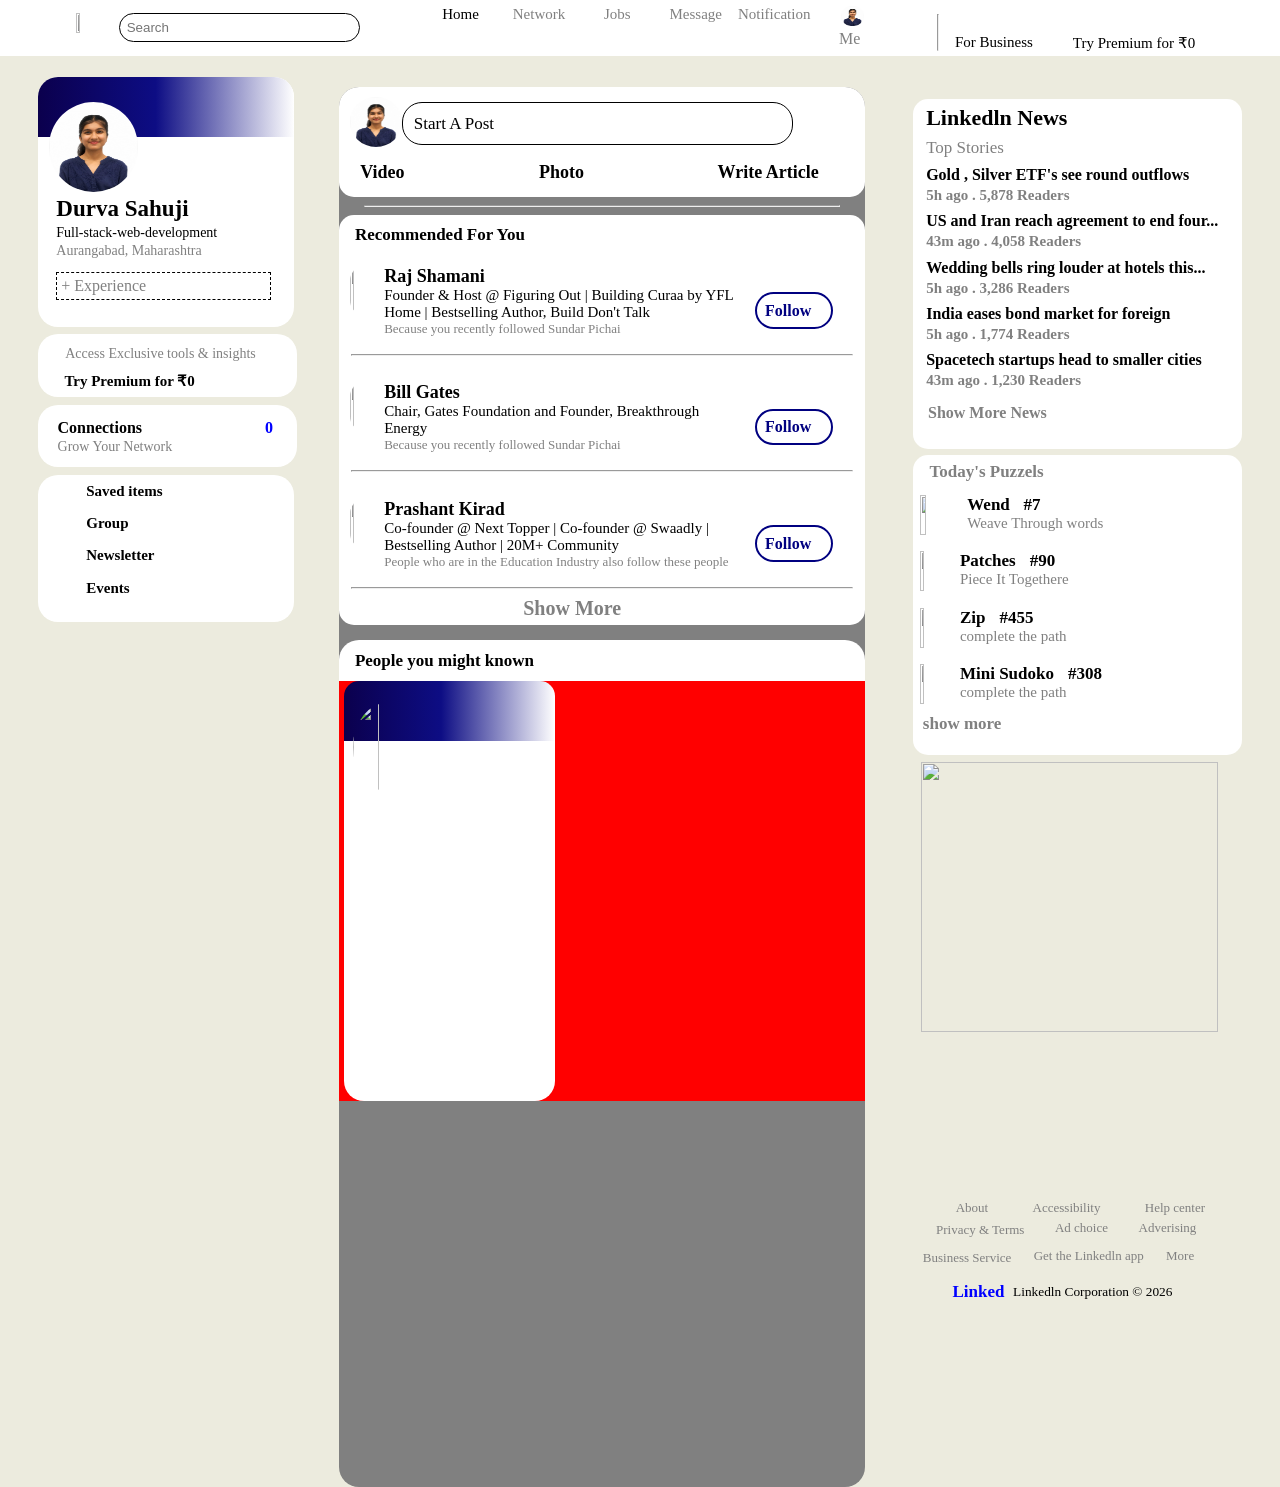
==== index.html @ 64885464 "both the sidebars completed of home page main center is yet to be done" ====
<!DOCTYPE HTML>

<html>
	<head>
		<link rel="stylesheet" href="https://cdnjs.cloudflare.com/ajax/libs/remixicon/4.6.0/remixicon.css" integrity="sha512-kJlvECunwXftkPwyvHbclArO8wszgBGisiLeuDFwNM8ws+wKIw0sv1os3ClWZOcrEB2eRXULYUsm8OVRGJKwGA==" crossorigin="anonymous" referrerpolicy="no-referrer" />
		<meta name="viewport" content="width=device-width, initial-scale=1">
		<link rel="stylesheet" href="style.css">
	</head>
	<body>
		<nav class="nav-up">
			<div class="search-1">
			<img class="logo" src="https://img.magnific.com/premium-vector/linkedin-logo_578229-227.jpg?semt=ais_hybrid&w=740&q=80">
			<input type="text" class="search" placeholder="Search">
			</div>
			<div class="icons">
				<a class="home" href="#">
					<i class="ri-home-4-fill hm"></i>
					<div class="txt2">Home</div>
				</a>
				<a class="Ntw" href="#">
					<i class="ri-group-3-fill hm"></i>
					<div class="txt2">Network</div>
				</a>
				<a class="Ntw" href="#">
					<i class="ri-handbag-fill hm"></i>
					<div class="txt2">Jobs</div>
				</a>
				<a class="Ntw" href="#">
					<i class="ri-chat-1-fill hm"></i>
					<div class="txt2">Message</div>
				</a>
				<a class="Ntw" href="#">
					<i class="ri-notification-2-fill hm"></i>
					<div class="txt2">Notification</div>
				</a>
				<a class="Ntw" href="#">
					<img src="Myself.jpeg" class="pfp">
					<div class="me">
						Me
						<i class="ri-arrow-drop-down-line"></i>
					</div>
				</a>
				<hr style="height:35px;">
				<div class="busn">
					<i class="ri-grid-fill bsn"></i>
					<div class="bnss">
					For Business
						<i class="ri-arrow-drop-down-line"></i>
					</div>
				</div>
				<div class="prm">
					<i class="ri-bring-forward pric"></i>
					<div class="bnss">
						Try Premium for ₹0
					</div>
				</div>
				
			</div>
		</nav>
		<section class="home-page">
			<div class="part1">
				<div class="profile">
					<div class="bg-clr">
						<img class="pfp2" src="Myself.jpeg">
						<div class="name">Durva Sahuji</div>
						<div class="sub-title">Full-stack-web-development</div>
						<div class="sub-title gry">Aurangabad, Maharashtra</div>
						<a href="#" class="a">+ Experience</a>
					</div>
				</div>
				<div class="prnm">
					<div class="gry sub-title2">Access Exclusive tools & insights</div>
					<div class="icon">
					<i class="ri-bring-forward gld "></i>
					<div class="txt-gld">Try Premium for ₹0</div>
				</div>
				</div>
				<div class="prnm">
					<div class="cnts">Connections <span>0</span></div>
					<div class="sub-title gry">Grow Your Network</div>
				</div>
				<div class="saved">
					<div class="bk-icn">
						<i class="ri-bookmark-line svd"></i>
						<div>Saved items</div>
					</div>
					<div class="bk-icn">
						<i class="ri-team-line svd"></i>
						<div>Group</div>
					</div>
					<div class="bk-icn">
						<i class="ri-list-view svd"></i>
						<div>Newsletter</div>
					</div>
					<div class="bk-icn">
						<i class="ri-folder-chart-fill svd"></i>
						<div>Events</div>
					</div>
				</div>
			</div>
			<div class="main">
				<div class="post">
					<div class="yourself">
					<img class="pfp3" src="Myself.jpeg">
					<a href="#" class="post-btn">Start A Post</a>
					</div>
					<div class="types">
					<div class="type-1">
						<i class="ri-youtube-fill ytb"></i>
						<div class="vdi">Video</div>
					</div>
					<div class="type-1">
						<i class="ri-folder-image-line ytb ble"></i>
						<div class="vdi">Photo</div>
					</div>
					<div class="type-1">
						<i class="ri-layout-horizontal-line ytb red"></i>
						<div class="vdi">Write Article</div>
					</div>
				</div>
				</div>
				<hr style="color:black; width:90%;">
				<div class="suggest">
					<div class="head-r">Recommended For You</div>
					<div class="acc-1">
						<img class="shm" src="https://encrypted-tbn0.gstatic.com/images?q=tbn:ANd9GcRCRig34HvVhGhlLdFkl9P1-abxrZzaOTaq_Q&s">
						<div class="info">
							<div class="rs-hd">
							Raj Shamani
								<img class="lnk" src="https://cdn-icons-png.flaticon.com/512/2496/2496097.png">
							</div>
							<div class="rs-info">
								Founder & Host @ Figuring Out |  Building Curaa by YFL 
								Home | Bestselling Author, Build Don't Talk
								<div class="dsp2">
									<i class="ri-guide-fill up"></i>
									<div>Because you recently followed Sundar Pichai</div>
								</div>
							</div>
						</div>
						<div class="follow">
							Follow
						</div>
					</div>
					<hr style="width:95%;">
					<div class="acc-1" style="margin-top:5%;">
						<img class="shm" src="https://encrypted-tbn0.gstatic.com/images?q=tbn:ANd9GcQAZVtiDW6ZhvvWgq5SYoD8X2c2LtS5nycvLA&s">
						<div class="info">
							<div class="rs-hd">
							Bill Gates
								<img class="lnk" src="https://cdn-icons-png.flaticon.com/512/2496/2496097.png">
							</div>
							<div class="rs-info">
								 Chair, Gates Foundation and Founder, Breakthrough Energy
								
								<div class="dsp2">
									<i class="ri-guide-fill up"></i>
									<div>Because you recently followed Sundar Pichai</div>
								</div>
							</div>
						</div>
						<div class="follow">
							Follow
						</div>
					</div>
					<hr style="width:95%;">
					<div class="acc-1" style="margin-top:5%;">
						<img class="shm" src="https://media.licdn.com/dms/image/v2/D5603AQFIMxxqb5y4rg/profile-displayphoto-scale_200_200/B56ZklZOFGHQAY-/0/1757268992977?e=2147483647&v=beta&t=vKM7Ra3z4nhM_-fni03Aq6INaGhV8OiKHRmCGAU0v9o">
						<div class="info">
							<div class="rs-hd">
							Prashant Kirad
								<img class="lnk" src="https://cdn-icons-png.flaticon.com/512/2496/2496097.png">
							</div>
							<div class="rs-info">
								 Co-founder @ Next Topper | Co-founder @ Swaadly | Bestselling Author | 20M+ Community
								<div class="dsp2">
									<i class="ri-guide-fill up"></i>
									<div>People who are in the Education Industry also follow these people</div>
								</div>
							</div>
						</div>
						<div class="follow">
							Follow
						</div>
					</div>
					<hr style="width:95%;">
					<div class="show">
						<div class="shd">Show More</div>
						<i class="ri-arrow-right-long-line arw"></i>
					</div>
				</div>
				<div class="pyk">
					<div class="head-r">People you might known</div>
					<div class="profile-2">
						<div class="pfps">
							<div class="pfp1">
								<img class="pfp2" src="https://media.licdn.com/dms/image/v2/D4E03AQFO0J90…eta&t=EfbtQWvZvJFkkRCN7lCS_5XVRfoOp3mJNQicR9vknnU">
							</div>
						</div>
					</div>
				</div>
			</div>	
			<div class="part-2">
				<div class="News">
					<div class="n-hd">
						Linkedln News
					</div>
					<div class="n-sh">Top Stories</div>
					<div class="h-lines">
						Gold , Silver ETF's see round outflows
						<div style="color:grey; font-size:15px; margin-top:1%;">
						5h ago . 5,878 Readers
						</div>
					</div>
					<div class="h-lines">
						US and Iran reach agreement to end four...
						<div style="color:grey; font-size:15px; margin-top:1%;">
						43m ago . 4,058 Readers
						</div>
					</div>
					<div class="h-lines">
						Wedding bells ring louder at hotels this...
						<div style="color:grey; font-size:15px; margin-top:1%;">
						5h ago . 3,286 Readers
						</div>
					</div>
					<div class="h-lines">
						India eases bond market for foreign
						<div style="color:grey; font-size:15px; margin-top:1%;">
						5h ago . 1,774 Readers
						</div>
					</div>
					<div class="h-lines">
						Spacetech startups head to  smaller cities
						<div style="color:grey; font-size:15px; margin-top:1%;">
						43m ago . 1,230 Readers
						</div>
					</div>
					<div class="Mns">
						Show More News <i class="ri-arrow-down-s-line"></i>
					</div>
				</div>
				<div class="puzzel">
					<div class="phd">
						Today's Puzzels
					</div>
					<div class="wend">
						<img class="gme" style="margin-left:2%;" src="https://media.licdn.com/media/AAYABATzAAwAAQAAAAAAAZJ-WTL2rAkPQe-rw803EbDZNg.svg">
						<div class="pz-name" style="margin-left:2%;">
							<div class="head5">
									Wend
								<div>#7</div>
							</div>
							<div class="gdp">Weave Through words</div>
						</div>
						<i class="ri-arrow-right-s-line raw"></i>
					</div>			
					<div class="wend" style="margin-top:5%;">
						<img class="gme" style="width:12%; margin-left:2%;" src="https://play-lh.googleusercontent.com/xDGT2uoEDu5T3_ZCM_dGerrKjMm9oyxtnFimdedmhNOBcDO-BjNBakut8KmEmsrBfqND5JAqLano4gp4nurCQQ">
						<div class="pz-name" style="margin-left:2%;">
							<div class="head5">
									Patches
								<div>#90</div>
							</div>
							<div class="gdp">Piece It Togethere</div>
						</div>
						<i class="ri-arrow-right-s-line raw" ></i>
					</div>  
					<div class="wend" style="margin-top:5%;">
						<img class="gme" style="width:12%; margin-left:2%;" src="https://cdn-1.webcatalog.io/catalog/linkedin-zip/linkedin-zip-icon-filled-256.png?v=1742784609375">
						<div class="pz-name" style="margin-left:2%;">
							<div class="head5">
									Zip
								<div>#455</div>
							</div>
							<div class="gdp">complete the path</div>
						</div>
						<i class="ri-arrow-right-s-line raw"></i>
					</div>  	
					<div class="wend" style="margin-top:5%; background-color:yello;">
						<img class="gme" style="width:12%; margin-left:2%;" src="https://fastly.mwm-storage.mwmcdn.com/raw_files/fee01617-c176-48f6-920a-9c3d1495c996?height=256&format=webp">
						<div class="pz-name" style="margin-left:2%; background-color:re; width:100%;">
							<div class="head5">
									Mini Sudoko
								<div>#308</div>
							</div>
							<div class="gdp">complete the path</div>
						</div>
						<i class="ri-arrow-right-s-line raw" ></i>
					</div>  
					<div class="shw-m">
						show more
						<i class="ri-arrow-down-s-line"></i>
					</div>
				</div>
				<div class="advt">
					<img class="adv-img" src="https://media.licdn.com/media/AAYAAQTPAAgAAQAAAAAAADBJg6kiYYJxTUOBq1MuLPcNcQ.png">
					<div class="about">
						<div class="row1">
							<div class="rlst">About</div>
							<div class="rlst">Accessibility</div>
							<div class="rlst">Help center</div>
						</div>	
						<div class="row2">
							<div class="rlst">Privacy & Terms <i class="ri-arrow-down-s-fill" style="font-weight:bold; font-size:16px;"></i></div>
							<div class="rlst">Ad choice</div>
							<div class="rlst">Adverising</div>
						</div>
						<div class="row2" style="gap:7%; margin-left:3%;">
							<div class="rlst">Business Service <i class="ri-arrow-down-s-fill" style="font-weight:bold; font-size:16px;"></i></div>
							<div class="rlst">Get the Linkedln app</div>
							<div class="rlst">More</div>
						</div>
						<div class="copyright">
							<div class="nme">Linked <i class="ri-linkedin-box-fill lnkd"></i></div>
							<small class="nme2">Linkedln Corporation &copy 2026</small>
						</div>
					</div>
				</div>
			</div>
		</section>
	</body>
</html>
---- style.css ----
*
{
	box-sizing:border:box;
}

body
{
	background-color:#ECEBDE;
	margin:0px;
}



.nav-scrn-up
{
	
	background-color:white;
	display:none;
}


.nav-up
{
	width:98%;
	height:30px;
	background-color:white;
	padding:1%;
	float:left;
	position:fixed;
}

.search-1
{
	display:flex;
}

.logo
{
	width:2.5%;
	height:100%;
	margin-left:5%;
}

.search
{
	margin-top:px;
	margin-left:1%;
	width:18%;
	border-radius:20px;
	border:1px solid black;
	padding:0.5%;
}

.txt2
{
	font-size:15px;
}

.icons
{
	display:flex;
	gap:2%;
	padding:0.3%;	
	margin-left:30%;
	margin-top:-40px;
	background-color:skyblu;
	width:65%;
}

.me
{
	display:flex;
	text-align:center;
	margin-left:40%;
}

.pfp
{
	width:17%;
	height:20px;
	border-radius:20px;
	margin-top:0px;
}

.bsn 
{
	font-size:25px;
	color:grey;
	margin-left:18%;
}

.busn
{
	width:15%;
	background-color:re;
	font-size:15px;
}

.pric
{
	color:#d4b05d;
	font-size:25px;
	margin-left:30%;
}

.prm
{
	width:20%;
	background-color:yello;
	font-size:15px;
}

.bnss
{
	display:flex;
	gap:2%;
}

.prm
{
}

.hm
{
	font-size:20px;
}
.home
{
	text-align:center;
	background-color:re;
	height:50px;
	width:20%;
	text-decoration:none;
	color:black;
}
.Ntw
{
	text-align:center;
	background-color:re;
	height:50px;
	width:20%;
	color:grey;
	margin-left:-9%;
	text-decoration:none;
}

.Ntw:hover
{
	color:black;
}

.home:hover
{
	border-bottom:2px solid black;
}

.home-page
{
	width:94%;
	height:700px;
	background-color:skyblu;
	padding:3%;
	display:flex;
	gap:4%;
	position:fixe;
	
}

.part1
{
	width:20%;
	height:55px;
	background-color:gre;
	margin-top:3%;
	border-radius:20px;
	position:fixed;
}

.profile
{
	width:100%;
	height:250px;
	border-radius:20px;
	background-color:white;
}

.pfp2
{
	width:35%;
	height:90px;
	margin-top:10%;
	margin-left:4%;
	border-radius:50%;
}

.name
{
	font-size:23px;
	margin-left:7%;
	font-weight:bold;
}

.sub-title
{
	font-size:14px;
	margin-left:7%;
	margin-top:1%;
}

.sub-title2
{
	font-size:14px;
	margin-left:10%;
	margin-top:4%;
}

.gry
{
	color:grey;
}

.icon
{
	display:flex;
	margin-left:20px;
	margin-top:2%;
	font-weight:bold;
	font-size:15px;
}

.gld
{
	color:gold;
	font-size:22px;
}

.txt-gld
{
	margin-left:2%;
	margin-top:2%;
}

.cnts
{
	font-weight:bold;
	margin-left:7%;
	margin-top:5%;
}

span
{
	color:blue;
	margin-left:50%;
}

.a
{
	color:grey;
	width:80%;
	margin-left:7%;
	margin-top:5%;
	display:inline-block;
	border:1px dashed black;
	padding:1.5%;
	text-decoration:none;
}

.prnm
{
	width:100%;
	margin-top:3%;
	padding:0.5%;
	height:60px;
	border-radius:20px;
	background-color:white;
}

.saved
{
	width:100%;
	height:147px;
	margin-top:3%;
	background-color:white;
	border-radius:20px;
}

.svd 
{
	font-size:20px;
	display:inline-block;
}

.bk-icn
{
	display:flex;
	gap:10%;
	margin-left:7%;
	font-weight:bold;
	padding:3%;
	font-size:15px;
}


.main
{
	width:80%;
	height:1400px;
	margin-top:4%;
	margin-left:25%;
	border-radius:20px;
	overflow:auto;
	overflow-x:hidden;
	background-color:grey;
}

.main::-webkit-scrollbar
{
	display:none;
}

.suggest
{
	width:100%;
	height:410px;
	background-color:white;
	border-radius:15px;
}

.show
{
	display:flex;
	gap:2%;
	text-align:center;
	margin:auto;
	width:30%;
	font-weight:bold;
}

.shd
{
	color:grey;
	font-size:20px;
}

.arw
{
	color:grey;
	font-size:25px;
}

.head-r
{
	margin-left:1%;
	padding:2%;
	font-size:17px;
	font-weight:bold;
}



.post
{
	width:100%;
	height:110px;
	background-color:white;
	border-radius:15px;
}

.yourself
{
	display:flex;
	width:100%;
}

.post-btn
{
	width:70%;
	height:20px;
	border:1px solid black; 
	padding:2%;
	border-radius:20px;
	text-decoration:none;
	color:black;
	margin-top:3%;
	font-size:17px;
}

.pfp3
{
	width:10%;
	height:50px;
	margin-left:2%;
	object-fit:fit;
	margin-top:2%;
	border-radius:50%;
}

.types
{
	display:flex;
	gap:2%;
	width:100%;
}

.type-1
{
	display:flex;
	font-size:18px;
	margin-top:2%;
	margin-left:4%;
    width:28%;
	
}

.ytb
{
	color:green;
	font-size:28px;
}

.vdi
{
	margin-top:2.9%;
	font-weight:bold;
}

.ble
{
	color:blue;
}

.red
{
	color:red;
}

.acc-1
{
	width:100%;
	height:80px;
	background-color:re;
	margin-top:2%;
	display:flex;
	gap:1%;
}

.shm
{
	width:10%;
	height:49px;
	border-radius:26px;
	margin-left:2%;
}

.dsp2
{
	display:flex;
	color:grey;
	font-size:13px;
}

.up
{
	font-weight:bold;
}

.follow
{
	display:flex;
	border:2px solid navy;
	width:20%;
	padding:1.5%;
	height:17px;
	text-align:center;
	border-radius:20px;
	margin-top:5%;
	margin-right:6%;
	margin-left:3%;
	color:navy;
	font-weight:bold;
}

.rs-hd
{
	font-size:18px;
	font-weight:bold;
	display:flex;
	gap:2%;
	width:160px;
	background-color:yello;
}

.rs-info
{
	width:350px;
	background-color:re;
	font-size:15px;
}

.lnk
{
	width:10%;
	height:15px;
	margin-top:2%;
}

.pyk 
{
	width:100%;
	height:30%;
	background-color:white;
	border-radius:20px;
	margin-top:3%;
}

.profile-2
{
	width:100%;
	height:100%;
	background-color:red;
}

.pfps
{
	width:40%;
	height:100%;
	background-color:white;
	margin-left:1%;
	border-radius:20px;
}

.pfp1
{
	background:linear-gradient(90deg,rgba(11, 0, 77, 1) 0%, rgba(13, 13, 132, 1) 46%, rgba(255, 255, 255, 1) 100%);
	width:100%;
	height:60px;
	border-top-right-radius:15px;
	border-top-left-radius:15px;
}


.bg-clr
{
	background:linear-gradient(90deg,rgba(11, 0, 77, 1) 0%, rgba(13, 13, 132, 1) 46%, rgba(255, 255, 255, 1) 100%);
	width:100%;
	height:60px;
	border-top-right-radius:20px;
	border-top-left-radius:20px;
}

.pfimg-1
{
	width:
}

.part-2
{
	width:50%;
	height:1000px;
	background-color:gre;
	margin-top:5%;
	margin-left:%;
	border-radius:15px;
	
}

.News
{
	width:100%;
	height:350px;
	background-color:white;
	border-radius:15px;
}

.n-hd
{
	font-size:22px;
	padding:2%;
	font-weight:bold;
	margin-left:2%;
}

.n-sh
{
	color:grey;
	font-size:17px;
	margin-left:4%;
}

.h-lines
{
	margin-left:4%;
	margin-top:2.5%;
	font-weight:bold;
}

.Mns
{
	display:flex;
	gap:2%;
	margin-top:15px;
	margin-left:15px;
	font-size:16px;
	color:grey;
	font-weight:bold;
}

.puzzel
{
	width:100%;
	height:300px;
	background-color:white;
	border-radius:15px;
	margin-top:2%;
}

.phd
{
	color:grey;
	font-size:17px;
	font-weight:bold;
	padding:2%;
	margin-left:3%;
}

.wend
{
	display:flex;
	margin-top:2%;
	width:100%;
	background-color:yello;
}

.gme
{
	width:15%;
	height:40px;
}

.pz-name
{
	font-size:17px;
	width:100%;
}

.head5
{
	font-weight:bold;
	display:flex;
	gap:5%;


}

.gdp
{
	color:grey;
	font-size:15px;
}

.raw
{
	font-size:25px;
	display:inline-block;
	margin-top:2%;
	margin-left:0%;
}

.shw-m
{
	padding:3%;
	font-size:17px;
	color:grey;
	font-weight:bold;
}

.advt
{
	
	width:100%;
	background-color:gree;

}

.adv-img
{
	width:95%;
	margin-left:2.5%;
	height:270px;
	margin-top:2%;
	position:sticky;
	bottom:0px;
	top:65px;
}

.about
{
	position:stick;
	width:100%;
	height:200px;
	background-color:re;
}

.row1
{
	display:flex;
	gap:15%;
	width:90%;
	margin-left:13%;
	margin-top:50%;
	height:10px;
	
	background-color:yello;	
	
}

.rlst
{
	color:grey;
	font-size:13px;
}

.row2
{
	display:flex;
	gap:10%;
	margin-top:3%;
	margin-left:7%;
}

.copyright
{
	display:flex;
	gap:3%;
	margin-top:5%;
	margin-left:12%;
}

.nme
{
	color:blue;
	font-size:17px;
	font-weight:bold;
}

.lnkd
{
	color:blue;
}

.nme2
{
	margin-top:0.5%;
}





@media screen and (max-width:770px)
{
	.nav-up
	{
		display:none;
	}
	
	.nav-scrn-up
	{
		display:block;
		height:50px;
		width:100%;
	}
}
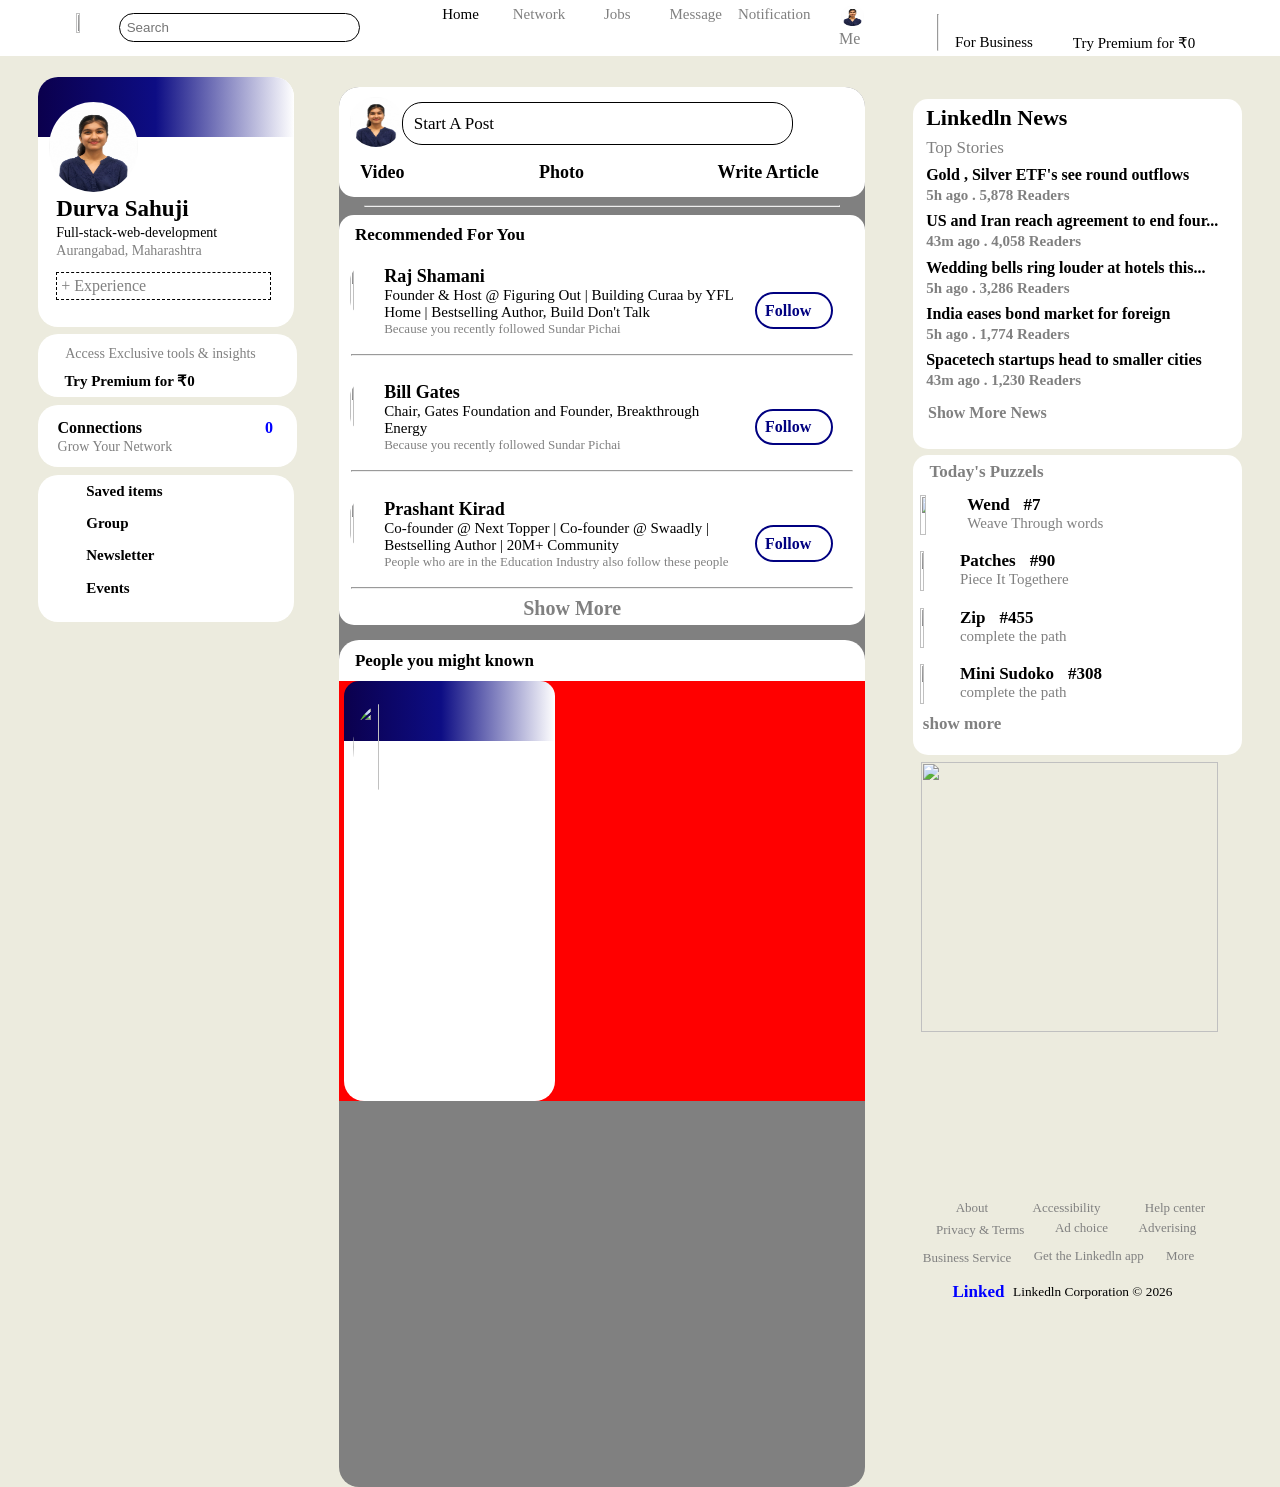
==== commit 4aca54d6: "Network page nav completed" ====
--- a/index.html
+++ b/index.html
@@ -17,7 +17,7 @@
 					<i class="ri-home-4-fill hm"></i>
 					<div class="txt2">Home</div>
 				</a>
-				<a class="Ntw" href="#">
+				<a class="Ntw" href="Network.html">
 					<i class="ri-group-3-fill hm"></i>
 					<div class="txt2">Network</div>
 				</a>
@@ -54,7 +54,6 @@
 						Try Premium for ₹0
 					</div>
 				</div>
-				
 			</div>
 		</nav>
 		<section class="home-page">
--- a/style.css
+++ b/style.css
@@ -8,8 +8,6 @@
 	background-color:#ECEBDE;
 	margin:0px;
 }
-
-
 
 .nav-scrn-up
 {
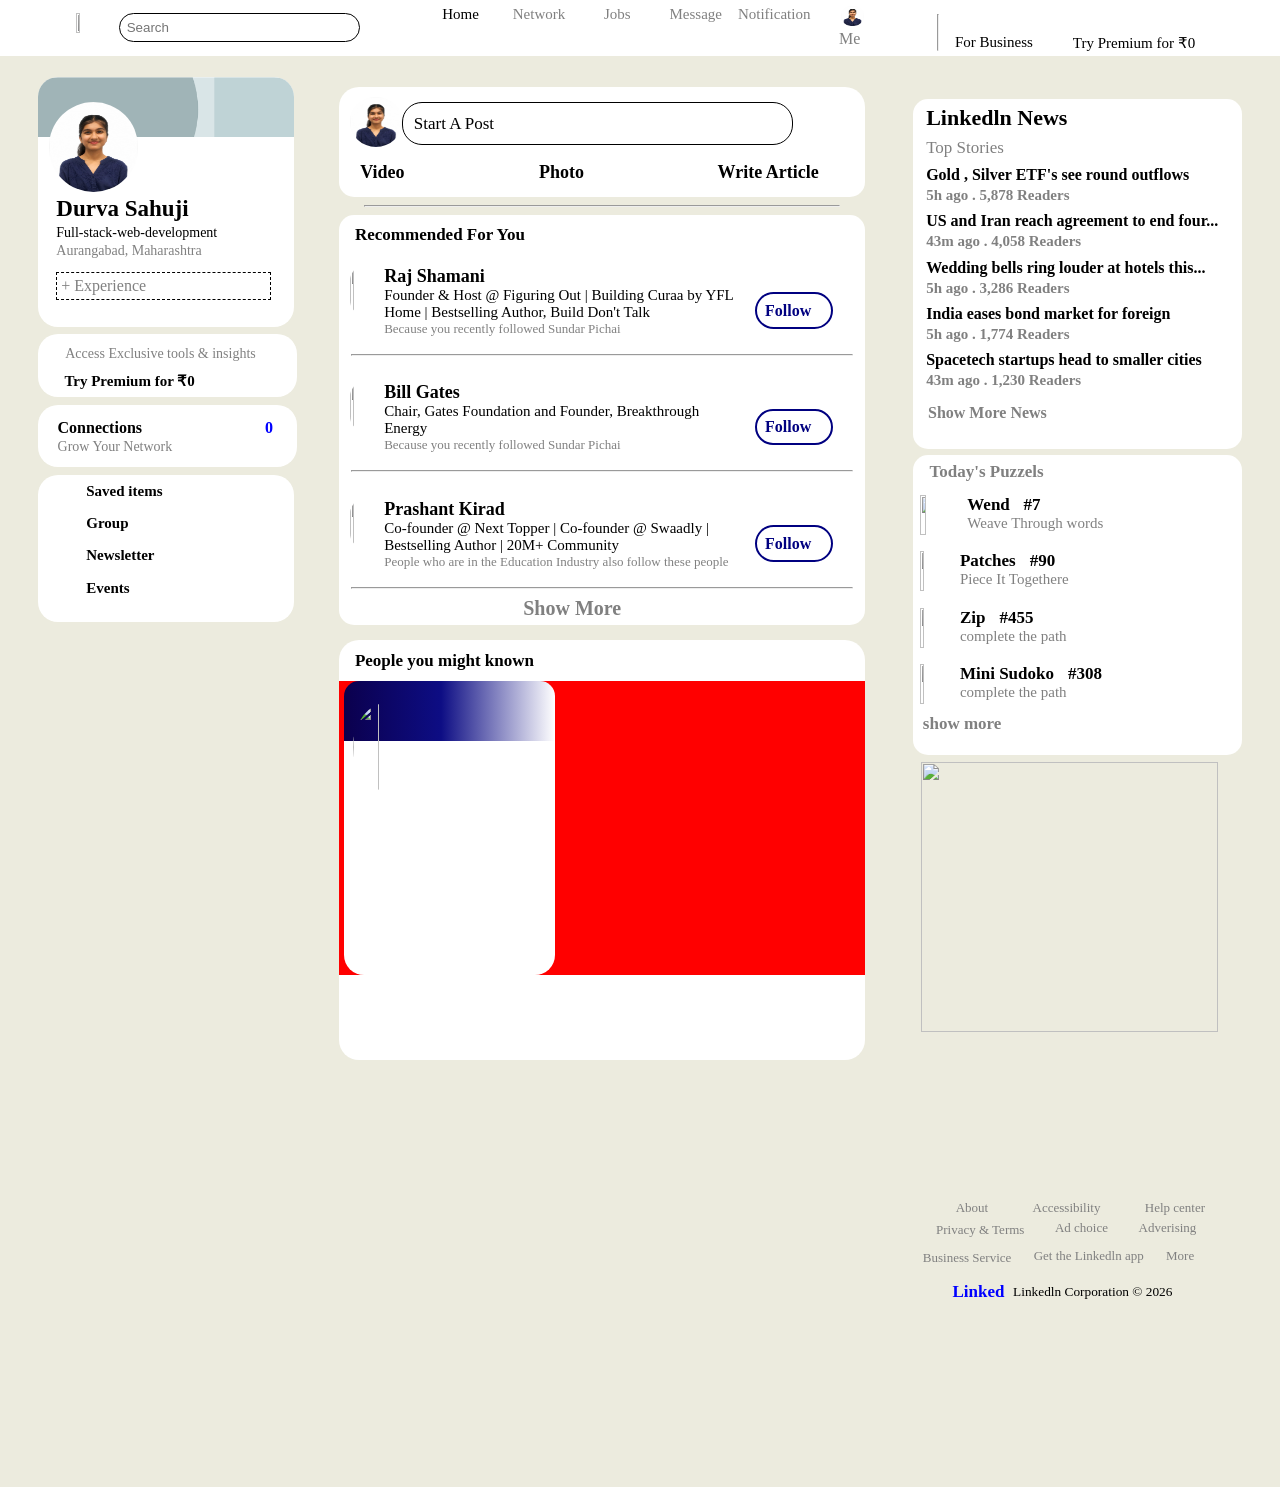
==== commit e36e1aea: "new file created of notification" ====
--- a/index.html
+++ b/index.html
@@ -21,15 +21,15 @@
 					<i class="ri-group-3-fill hm"></i>
 					<div class="txt2">Network</div>
 				</a>
-				<a class="Ntw" href="#">
+				<a class="Ntw" href="job.html">
 					<i class="ri-handbag-fill hm"></i>
 					<div class="txt2">Jobs</div>
 				</a>
-				<a class="Ntw" href="#">
+				<a class="Ntw" href="message.html">
 					<i class="ri-chat-1-fill hm"></i>
 					<div class="txt2">Message</div>
 				</a>
-				<a class="Ntw" href="#">
+				<a class="Ntw" href="notify.html">
 					<i class="ri-notification-2-fill hm"></i>
 					<div class="txt2">Notification</div>
 				</a>
@@ -59,7 +59,7 @@
 		<section class="home-page">
 			<div class="part1">
 				<div class="profile">
-					<div class="bg-clr">
+					<div class="bg-clr bg3">
 						<img class="pfp2" src="Myself.jpeg">
 						<div class="name">Durva Sahuji</div>
 						<div class="sub-title">Full-stack-web-development</div>
@@ -318,5 +318,8 @@
 				</div>
 			</div>
 		</section>
+		<div class="nav-scrn-up">
+			
+		</div>
 	</body>
 </html>
--- a/style.css
+++ b/style.css
@@ -9,12 +9,7 @@
 	margin:0px;
 }
 
-.nav-scrn-up
-{
-	
-	background-color:white;
-	display:none;
-}
+
 
 
 .nav-up
@@ -210,6 +205,12 @@
 	font-size:14px;
 	margin-left:10%;
 	margin-top:4%;
+}
+
+.bg3
+{
+	background-image:url("[data-uri]");
+	background-size:cover;
 }
 
 .gry
@@ -308,7 +309,7 @@
 	border-radius:20px;
 	overflow:auto;
 	overflow-x:hidden;
-	background-color:grey;
+	background-color:gre;
 }
 
 .main::-webkit-scrollbar
@@ -514,7 +515,7 @@
 .profile-2
 {
 	width:100%;
-	height:100%;
+	height:70%;
 	background-color:red;
 }
 
@@ -539,7 +540,7 @@
 
 .bg-clr
 {
-	background:linear-gradient(90deg,rgba(11, 0, 77, 1) 0%, rgba(13, 13, 132, 1) 46%, rgba(255, 255, 255, 1) 100%);
+	
 	width:100%;
 	height:60px;
 	border-top-right-radius:20px;
@@ -751,6 +752,13 @@
 	margin-top:0.5%;
 }
 
+.nav-scrn-up
+{
+	
+	background-color:white;
+	display:none;
+}
+
 
 
 
@@ -761,6 +769,15 @@
 	{
 		display:none;
 	}
+	
+	.home-page
+	{
+		display:none;
+	}
+	
+	
+	
+	
 	
 	.nav-scrn-up
 	{
@@ -768,5 +785,7 @@
 		height:50px;
 		width:100%;
 	}
-}
-
+	
+	
+}
+
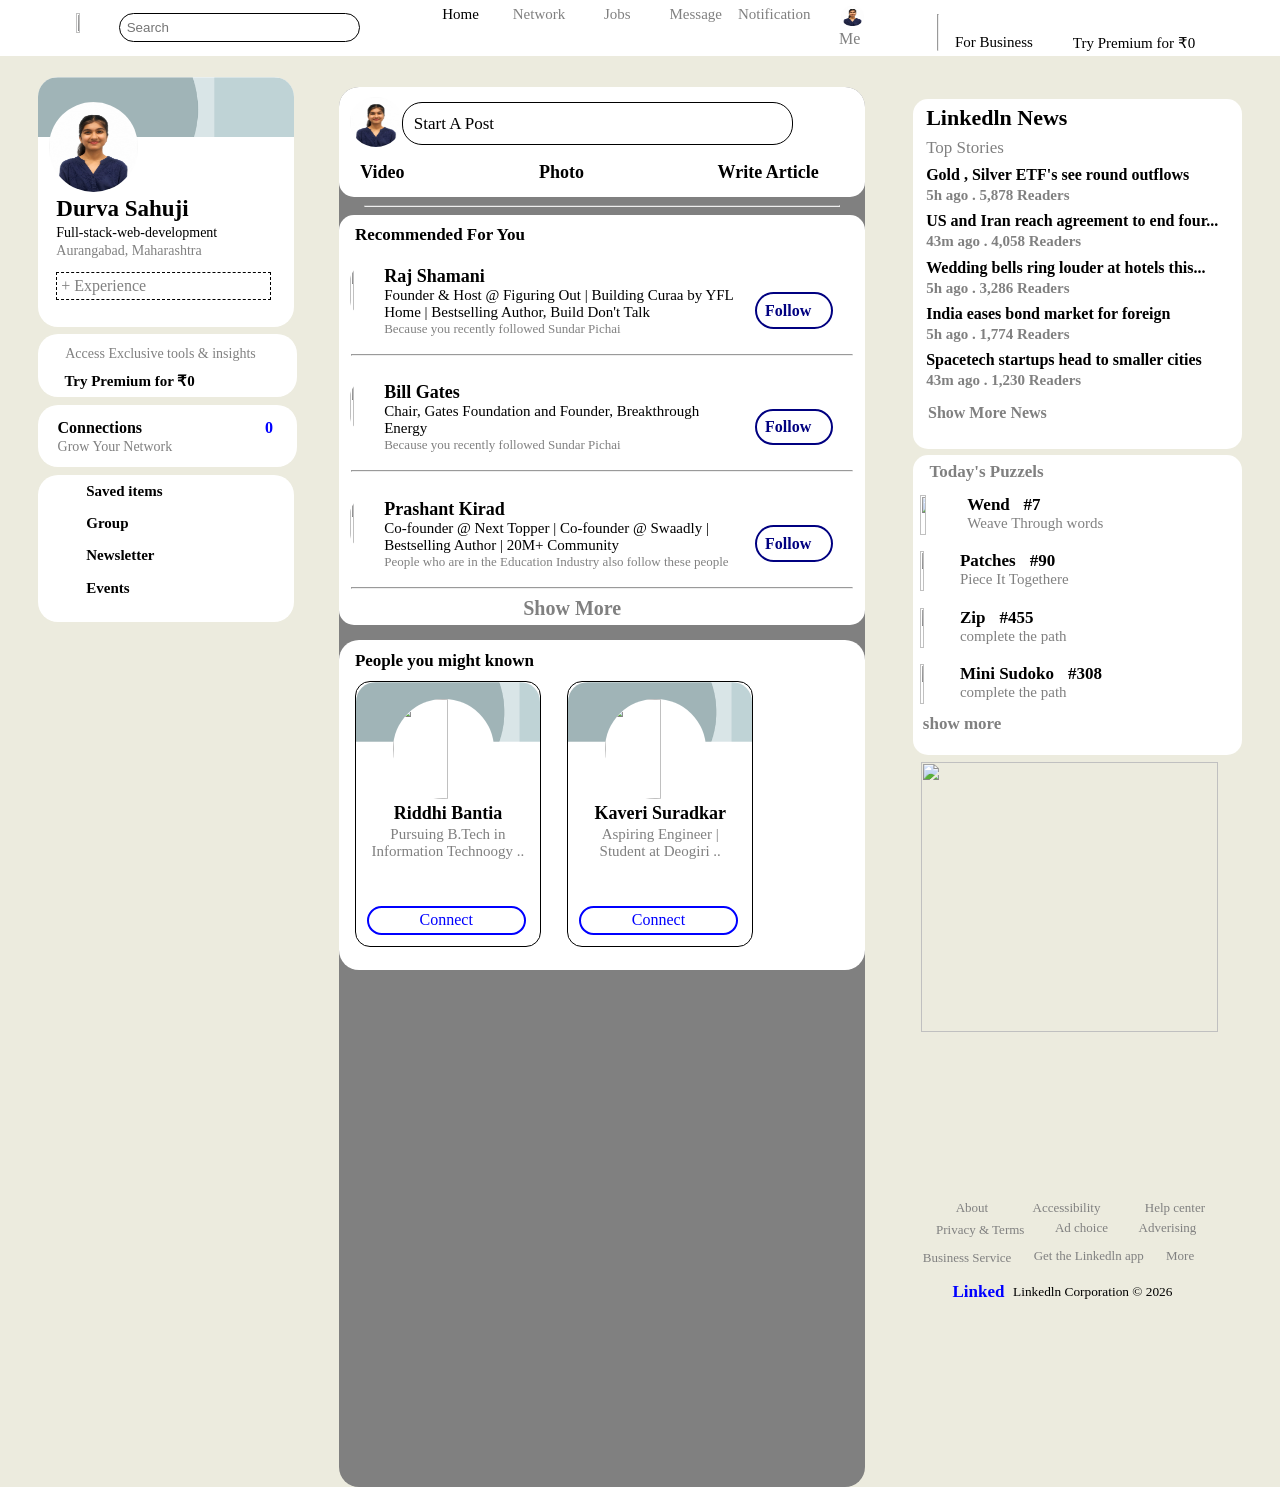
==== commit c1400bb3: "All the pages completed except for the home so working on that" ====
--- a/index.html
+++ b/index.html
@@ -191,12 +191,26 @@
 				<div class="pyk">
 					<div class="head-r">People you might known</div>
 					<div class="profile-2">
-						<div class="pfps">
-							<div class="pfp1">
-								<img class="pfp2" src="https://media.licdn.com/dms/image/v2/D4E03AQFO0J90…eta&t=EfbtQWvZvJFkkRCN7lCS_5XVRfoOp3mJNQicR9vknnU">
-							</div>
-						</div>
-					</div>
+						<div class="pf7">
+							<div class="bg-clr bg3">
+								<img class="img1" src="https://media.licdn.com/dms/image/v2/D4E03AQG8198p5a3Dkg/profile-displayphoto-shrink_200_200/profile-displayphoto-shrink_200_200/0/1729348180124?e=1783555200&v=beta&t=P28L4F8xPoROVzMPdU122r5_iBbpMWOGmn_KpR1BYYw">
+								<div class="pf-hd">Riddhi Bantia</div>
+								<div class="pf-dsp">Pursuing B.Tech in Information Technoogy ..</div>
+								<div class="btn"><i class="ri-user-add-line"></i> Connect</div>
+							</div>
+						</div>
+						<div class="pf7">
+							<div class="bg-clr bg3">
+								<img class="img1" src="https://media.licdn.com/dms/image/v2/D4D03AQGOMz7HzTW6IA/profile-displayphoto-scale_200_200/B4DZl2RvWcGwAg-/0/1758625989502?e=1783555200&v=beta&t=giFIBLYb-pg9A29qp1ixtwHCK4vSx8_ffDQrem9RaJ0">
+								<div class="pf-hd">Kaveri Suradkar</div>
+								<div class="pf-dsp" style="width:70%; margin-left:15%;">Aspiring Engineer |  Student at Deogiri ..</div>
+								<div class="btn"><i class="ri-user-add-line"></i> Connect</div>
+							</div> 
+						</div>
+					</div>
+				</div>
+				<div class="your-post">
+					
 				</div>
 			</div>	
 			<div class="part-2">
--- a/style.css
+++ b/style.css
@@ -8,10 +8,6 @@
 	background-color:#ECEBDE;
 	margin:0px;
 }
-
-
-
-
 .nav-up
 {
 	width:98%;
@@ -309,7 +305,7 @@
 	border-radius:20px;
 	overflow:auto;
 	overflow-x:hidden;
-	background-color:gre;
+	background-color:grey;
 }
 
 .main::-webkit-scrollbar
@@ -506,31 +502,37 @@
 .pyk 
 {
 	width:100%;
-	height:30%;
+	height:330px;
 	background-color:white;
 	border-radius:20px;
 	margin-top:3%;
 }
 
+
+
 .profile-2
 {
 	width:100%;
-	height:70%;
-	background-color:red;
-}
-
-.pfps
-{
-	width:40%;
+	height:80%;
+	margin-left:3%;
+	display:flex;
+	gap:5%;	
+}
+
+
+
+.pf7
+{
+	width:35%;
 	height:100%;
 	background-color:white;
-	margin-left:1%;
-	border-radius:20px;
-}
-
-.pfp1
-{
-	background:linear-gradient(90deg,rgba(11, 0, 77, 1) 0%, rgba(13, 13, 132, 1) 46%, rgba(255, 255, 255, 1) 100%);
+	border-radius:15px;
+	border:1px solid black;
+}
+
+.bg-clr
+{
+	background-color:black;
 	width:100%;
 	height:60px;
 	border-top-right-radius:15px;
@@ -538,6 +540,70 @@
 }
 
 
+.bg3
+{
+	background-image:url("[data-uri]");
+	background-size:cover
+}
+
+
+.img1
+{
+    width:55%;
+	height:100px;
+	background-color:white;
+	margin-left:20%;
+	margin-top:9%;
+	border-radius:50px;
+}
+
+.pf-hd
+{
+	font-weight:bold;
+	text-align:center;
+	font-size:18px;
+}
+
+.pf-dsp
+{
+	text-align:center;
+	color:grey;
+	margin-top:1%;
+	font-size:15px;
+}
+
+.btn
+{
+	width:80%;
+	text-align:center;
+	padding:2%;
+	display:felx;
+	border:2px solid blue;
+	border-radius:20px;
+	margin-left:6%;
+	margin-top:25%;
+	color:blue;
+}
+
+.pfps
+{
+	width:40%;
+	height:100%;
+	background-color:white;
+	margin-left:1%;
+	border-radius:20px;
+}
+
+.pfp1
+{
+	background:linear-gradient(90deg,rgba(11, 0, 77, 1) 0%, rgba(13, 13, 132, 1) 46%, rgba(255, 255, 255, 1) 100%);
+	width:100%;
+	height:60px;
+	border-top-right-radius:15px;
+	border-top-left-radius:15px;
+}
+
+
 .bg-clr
 {
 	
@@ -545,11 +611,6 @@
 	height:60px;
 	border-top-right-radius:20px;
 	border-top-left-radius:20px;
-}
-
-.pfimg-1
-{
-	width:
 }
 
 .part-2
@@ -784,8 +845,6 @@
 		display:block;
 		height:50px;
 		width:100%;
-	}
-	
-	
-}
-
+	}	
+}
+
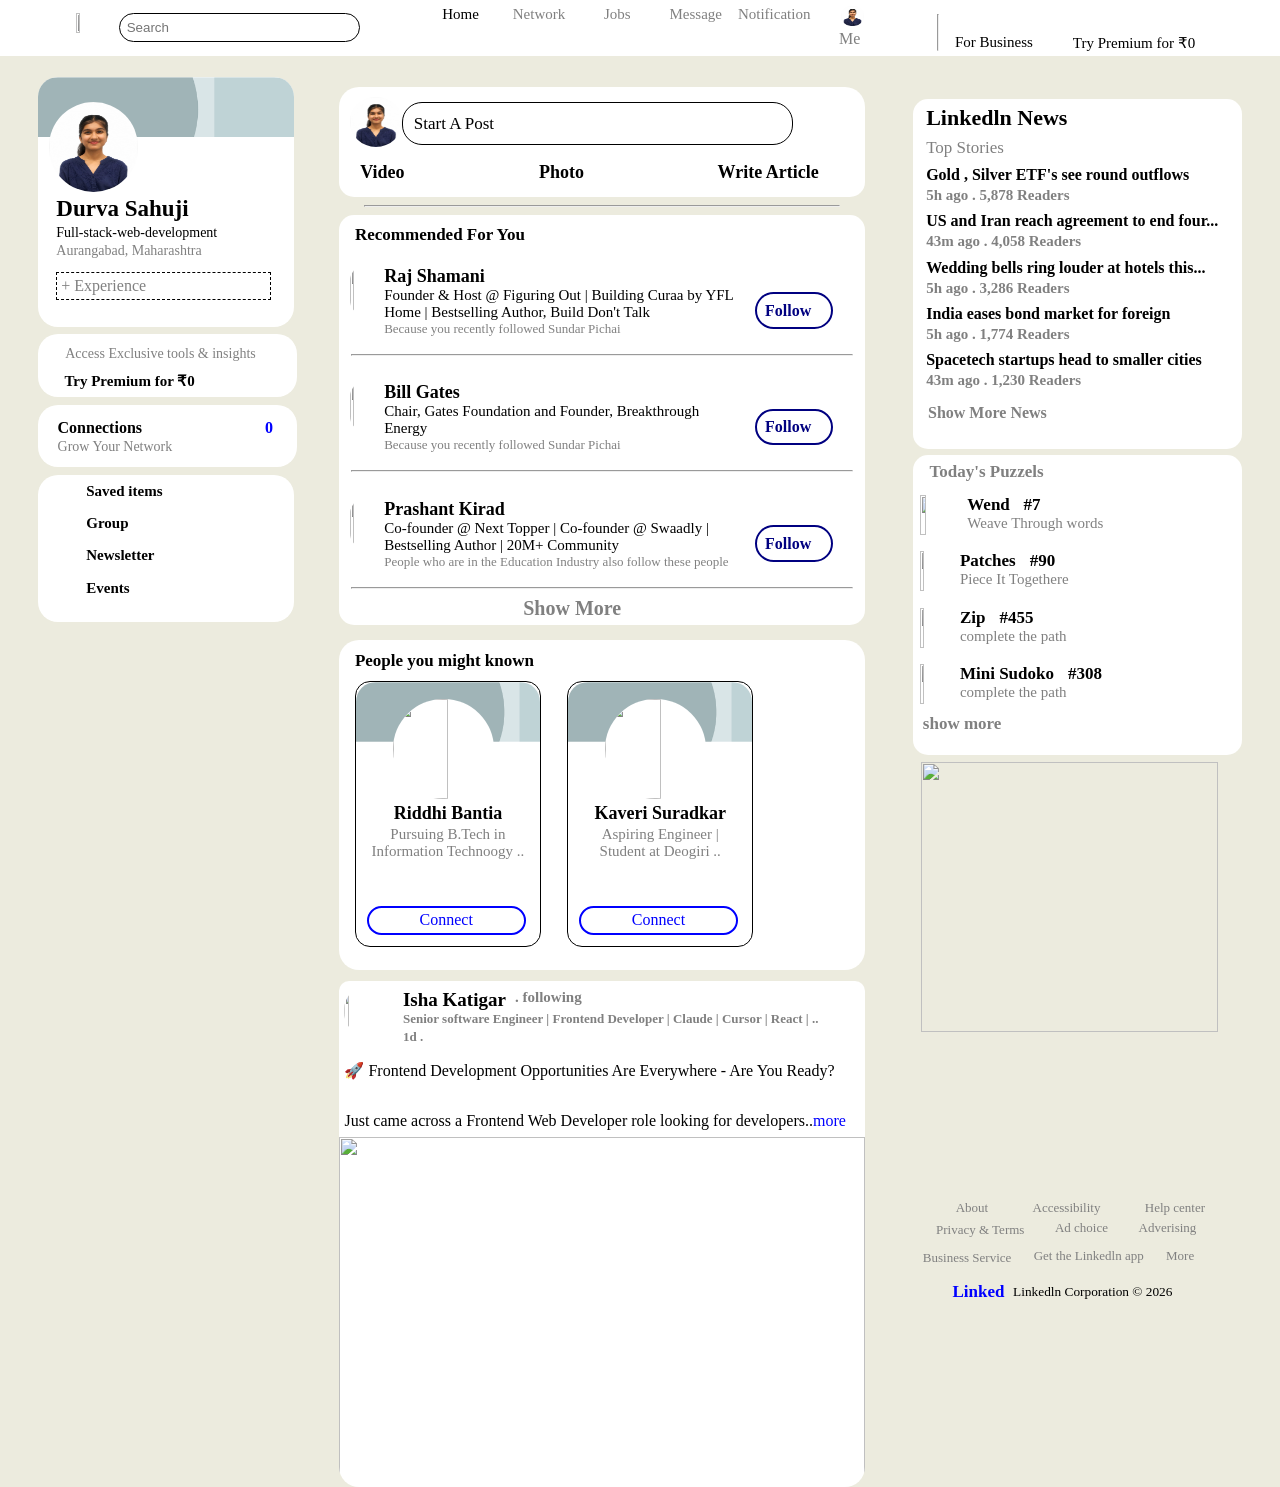
==== commit 086996d0: "new profile page create and modified" ====
--- a/index.html
+++ b/index.html
@@ -33,7 +33,7 @@
 					<i class="ri-notification-2-fill hm"></i>
 					<div class="txt2">Notification</div>
 				</a>
-				<a class="Ntw" href="#">
+				<a class="Ntw" href="profile.html">
 					<img src="Myself.jpeg" class="pfp">
 					<div class="me">
 						Me
@@ -210,7 +210,208 @@
 					</div>
 				</div>
 				<div class="your-post">
-					
+					<div class="accnt1">
+						<img class="act-img" src="https://media.licdn.com/dms/image/v2/D4D35AQGufQNm1pKrkg/profile-framedphoto-shrink_100_100/profile-framedphoto-shrink_100_100/0/1709835136832?e=1783332000&v=beta&t=yaagwnj7u-5LeXwIlJa7tl390Ym2dwoo5RyKYgSF5CM">
+						<div class="act-inf">
+							<div class="sp-nmes">
+								Isha Katigar
+								<i class="ri-linkedin-box-fill" style="color:#4274D9; color:orange;"></i>
+								<div style="color:grey; font-size:15px;">. following</div>
+								<div class="closes">
+									<i class="ri-subtract-fill"></i>
+									<i class="ri-close-line"></i>
+								</div>
+							</div>
+							<div class="ceo">Senior software Engineer | Frontend Developer | Claude | Cursor | React | .. </div>
+							<div class="ceo">1d . <i class="ri-earth-fill" style="color:black; font-size:16px"></i></div>
+						</div>
+					</div>
+					<div class="about-post">
+						<div class="ap-1">🚀 Frontend Development Opportunities Are Everywhere - Are You Ready?</div>
+						<div class="ap-2">Just came across a Frontend Web Developer role looking for developers..<div style="color:blue;">more</div></div>
+					</div>
+					<img class="post-img" src="https://media.licdn.com/dms/image/v2/D4E22AQGSPz3bECdtgw/feedshare-shrink_1280/B4EZ8NcYAOJkAM-/0/1782636970320?e=1784160000&v=beta&t=XcrfAlJu4xzso_xJXBQxL3wbTyCg-wVV-fKqLVGVpNA">
+					<div class="lksh">
+						<div class="like">
+							<i class="ri-thumb-up-line" style="font-size:19px;"></i>
+							<div style="font-size:19px;">57</div>
+						</div>
+						<div class="like">
+							<i class="ri-message-2-line" style="font-size:19px;"></i>
+							<div style="font-size:19px;">10</div>
+						</div>
+						<div class="like">
+							<i class="ri-repeat-2-line" style="font-size:19px;"></i>
+							<div style="font-size:19px;">1</div>
+						</div>
+						<div class="like" style="margin-top:0.2%;">
+							<i class="ri-telegram-2-fill" style="font-size:19px;"></i>
+						</div>
+					</div>
+				</div>
+				
+				<div class="your-post">
+					<div class="accnt1">
+						<img class="act-img" src="https://media.licdn.com/dms/image/v2/D4D35AQGufQNm1pKrkg/profile-framedphoto-shrink_100_100/profile-framedphoto-shrink_100_100/0/1709835136832?e=1783332000&v=beta&t=yaagwnj7u-5LeXwIlJa7tl390Ym2dwoo5RyKYgSF5CM">
+						<div class="act-inf">
+							<div class="sp-nmes">
+								Isha Katigar
+								<i class="ri-linkedin-box-fill" style="color:#4274D9; color:orange;"></i>
+								<div style="color:grey; font-size:15px;">. following</div>
+								<div class="closes">
+									<i class="ri-subtract-fill"></i>
+									<i class="ri-close-line"></i>
+								</div>
+							</div>
+							<div class="ceo">Senior software Engineer | Frontend Developer | Claude | Cursor | React | .. </div>
+							<div class="ceo">1d . <i class="ri-earth-fill" style="color:black; font-size:16px"></i></div>
+						</div>
+					</div>
+					<div class="about-post">
+						<div class="ap-1">🚀 Frontend Development Opportunities Are Everywhere - Are You Ready?</div>
+						<div class="ap-2">Just came across a Frontend Web Developer role looking for developers..<div style="color:blue;">more</div></div>
+					</div>
+					<img class="post-img" src="https://media.licdn.com/dms/image/v2/D4E22AQGSPz3bECdtgw/feedshare-shrink_1280/B4EZ8NcYAOJkAM-/0/1782636970320?e=1784160000&v=beta&t=XcrfAlJu4xzso_xJXBQxL3wbTyCg-wVV-fKqLVGVpNA">
+					<div class="lksh">
+						<div class="like">
+							<i class="ri-thumb-up-line" style="font-size:19px;"></i>
+							<div style="font-size:19px;">57</div>
+						</div>
+						<div class="like">
+							<i class="ri-message-2-line" style="font-size:19px;"></i>
+							<div style="font-size:19px;">10</div>
+						</div>
+						<div class="like">
+							<i class="ri-repeat-2-line" style="font-size:19px;"></i>
+							<div style="font-size:19px;">1</div>
+						</div>
+						<div class="like" style="margin-top:0.2%;">
+							<i class="ri-telegram-2-fill" style="font-size:19px;"></i>
+						</div>
+					</div>
+				</div>
+				
+				<div class="your-post">
+					<div class="accnt1">
+						<img class="act-img" src="https://media.licdn.com/dms/image/v2/D4D35AQGufQNm1pKrkg/profile-framedphoto-shrink_100_100/profile-framedphoto-shrink_100_100/0/1709835136832?e=1783332000&v=beta&t=yaagwnj7u-5LeXwIlJa7tl390Ym2dwoo5RyKYgSF5CM">
+						<div class="act-inf">
+							<div class="sp-nmes">
+								Isha Katigar
+								<i class="ri-linkedin-box-fill" style="color:#4274D9; color:orange;"></i>
+								<div style="color:grey; font-size:15px;">. following</div>
+								<div class="closes">
+									<i class="ri-subtract-fill"></i>
+									<i class="ri-close-line"></i>
+								</div>
+							</div>
+							<div class="ceo">Senior software Engineer | Frontend Developer | Claude | Cursor | React | .. </div>
+							<div class="ceo">1d . <i class="ri-earth-fill" style="color:black; font-size:16px"></i></div>
+						</div>
+					</div>
+					<div class="about-post">
+						<div class="ap-1">🚀 Frontend Development Opportunities Are Everywhere - Are You Ready?</div>
+						<div class="ap-2">Just came across a Frontend Web Developer role looking for developers..<div style="color:blue;">more</div></div>
+					</div>
+					<img class="post-img" src="https://media.licdn.com/dms/image/v2/D4E22AQGSPz3bECdtgw/feedshare-shrink_1280/B4EZ8NcYAOJkAM-/0/1782636970320?e=1784160000&v=beta&t=XcrfAlJu4xzso_xJXBQxL3wbTyCg-wVV-fKqLVGVpNA">
+					<div class="lksh">
+						<div class="like">
+							<i class="ri-thumb-up-line" style="font-size:19px;"></i>
+							<div style="font-size:19px;">57</div>
+						</div>
+						<div class="like">
+							<i class="ri-message-2-line" style="font-size:19px;"></i>
+							<div style="font-size:19px;">10</div>
+						</div>
+						<div class="like">
+							<i class="ri-repeat-2-line" style="font-size:19px;"></i>
+							<div style="font-size:19px;">1</div>
+						</div>
+						<div class="like" style="margin-top:0.2%;">
+							<i class="ri-telegram-2-fill" style="font-size:19px;"></i>
+						</div>
+					</div>
+				</div>
+				
+				<div class="your-post">
+					<div class="accnt1">
+						<img class="act-img" src="https://media.licdn.com/dms/image/v2/D4D35AQGufQNm1pKrkg/profile-framedphoto-shrink_100_100/profile-framedphoto-shrink_100_100/0/1709835136832?e=1783332000&v=beta&t=yaagwnj7u-5LeXwIlJa7tl390Ym2dwoo5RyKYgSF5CM">
+						<div class="act-inf">
+							<div class="sp-nmes">
+								Isha Katigar
+								<i class="ri-linkedin-box-fill" style="color:#4274D9; color:orange;"></i>
+								<div style="color:grey; font-size:15px;">. following</div>
+								<div class="closes">
+									<i class="ri-subtract-fill"></i>
+									<i class="ri-close-line"></i>
+								</div>
+							</div>
+							<div class="ceo">Senior software Engineer | Frontend Developer | Claude | Cursor | React | .. </div>
+							<div class="ceo">1d . <i class="ri-earth-fill" style="color:black; font-size:16px"></i></div>
+						</div>
+					</div>
+					<div class="about-post">
+						<div class="ap-1">🚀 Frontend Development Opportunities Are Everywhere - Are You Ready?</div>
+						<div class="ap-2">Just came across a Frontend Web Developer role looking for developers..<div style="color:blue;">more</div></div>
+					</div>
+					<img class="post-img" src="https://media.licdn.com/dms/image/v2/D4E22AQGSPz3bECdtgw/feedshare-shrink_1280/B4EZ8NcYAOJkAM-/0/1782636970320?e=1784160000&v=beta&t=XcrfAlJu4xzso_xJXBQxL3wbTyCg-wVV-fKqLVGVpNA">
+					<div class="lksh">
+						<div class="like">
+							<i class="ri-thumb-up-line" style="font-size:19px;"></i>
+							<div style="font-size:19px;">57</div>
+						</div>
+						<div class="like">
+							<i class="ri-message-2-line" style="font-size:19px;"></i>
+							<div style="font-size:19px;">10</div>
+						</div>
+						<div class="like">
+							<i class="ri-repeat-2-line" style="font-size:19px;"></i>
+							<div style="font-size:19px;">1</div>
+						</div>
+						<div class="like" style="margin-top:0.2%;">
+							<i class="ri-telegram-2-fill" style="font-size:19px;"></i>
+						</div>
+					</div>
+				</div>
+				
+				<div class="your-post">
+					<div class="accnt1">
+						<img class="act-img" src="https://media.licdn.com/dms/image/v2/D4D35AQGufQNm1pKrkg/profile-framedphoto-shrink_100_100/profile-framedphoto-shrink_100_100/0/1709835136832?e=1783332000&v=beta&t=yaagwnj7u-5LeXwIlJa7tl390Ym2dwoo5RyKYgSF5CM">
+						<div class="act-inf">
+							<div class="sp-nmes">
+								Isha Katigar
+								<i class="ri-linkedin-box-fill" style="color:#4274D9; color:orange;"></i>
+								<div style="color:grey; font-size:15px;">. following</div>
+								<div class="closes">
+									<i class="ri-subtract-fill"></i>
+									<i class="ri-close-line"></i>
+								</div>
+							</div>
+							<div class="ceo">Senior software Engineer | Frontend Developer | Claude | Cursor | React | .. </div>
+							<div class="ceo">1d . <i class="ri-earth-fill" style="color:black; font-size:16px"></i></div>
+						</div>
+					</div>
+					<div class="about-post">
+						<div class="ap-1">🚀 Frontend Development Opportunities Are Everywhere - Are You Ready?</div>
+						<div class="ap-2">Just came across a Frontend Web Developer role looking for developers..<div style="color:blue;">more</div></div>
+					</div>
+					<img class="post-img" src="https://media.licdn.com/dms/image/v2/D4E22AQGSPz3bECdtgw/feedshare-shrink_1280/B4EZ8NcYAOJkAM-/0/1782636970320?e=1784160000&v=beta&t=XcrfAlJu4xzso_xJXBQxL3wbTyCg-wVV-fKqLVGVpNA">
+					<div class="lksh">
+						<div class="like">
+							<i class="ri-thumb-up-line" style="font-size:19px;"></i>
+							<div style="font-size:19px;">57</div>
+						</div>
+						<div class="like">
+							<i class="ri-message-2-line" style="font-size:19px;"></i>
+							<div style="font-size:19px;">10</div>
+						</div>
+						<div class="like">
+							<i class="ri-repeat-2-line" style="font-size:19px;"></i>
+							<div style="font-size:19px;">1</div>
+						</div>
+						<div class="like" style="margin-top:0.2%;">
+							<i class="ri-telegram-2-fill" style="font-size:19px;"></i>
+						</div>
+					</div>
 				</div>
 			</div>	
 			<div class="part-2">
--- a/style.css
+++ b/style.css
@@ -305,7 +305,7 @@
 	border-radius:20px;
 	overflow:auto;
 	overflow-x:hidden;
-	background-color:grey;
+	background-color:;
 }
 
 .main::-webkit-scrollbar
@@ -612,6 +612,106 @@
 	border-top-right-radius:20px;
 	border-top-left-radius:20px;
 }
+
+.your-post
+{
+	width:100%;
+	height:600px;
+	background-color:white;
+	border-radius:10px;
+	margin-top:2%;
+}
+
+.accnt1
+{
+	width:100%;
+	height:70px;
+	border-radius:10px;
+	background-color:re;
+	display:flex;
+	
+}
+
+.act-img
+{
+	width:10%;
+	height:50px;
+	padding:1%;
+	border-radius:50px;
+}
+
+.act-inf
+{
+	padding:1.5%;
+	font-size:19px;
+	font-weight:bold;
+	width:100%;
+}
+
+.sp-nmes
+{
+	display:flex;
+	gap:1%;
+	background-color:re;
+}
+
+.closes
+{
+	margin-left:42%;	
+}
+
+.ceo
+{
+	color:grey;
+	font-size:13px;
+}
+
+.about-post
+{
+	width:100%;
+	height:65px;
+	background-color:skyblu;
+	margin-top:1%;
+}
+
+.ap-1
+{
+	padding:1%;
+}
+
+.ap-2
+{
+	width:100%;
+	display:flex;
+	padding:1%;
+	margin-top:4%;
+	
+}
+
+.post-img
+{
+	width:100%;
+	margin-top:3%;
+	height:400px;
+}
+
+.lksh
+{
+	width:100%;
+	padding:1%;
+	background-color:yello;
+	display:flex;
+	gap:3%;
+}
+
+.like
+{
+	display:flex;
+	gap:15%;
+	margin-left:2%;
+	width:7%;
+}
+
 
 .part-2
 {
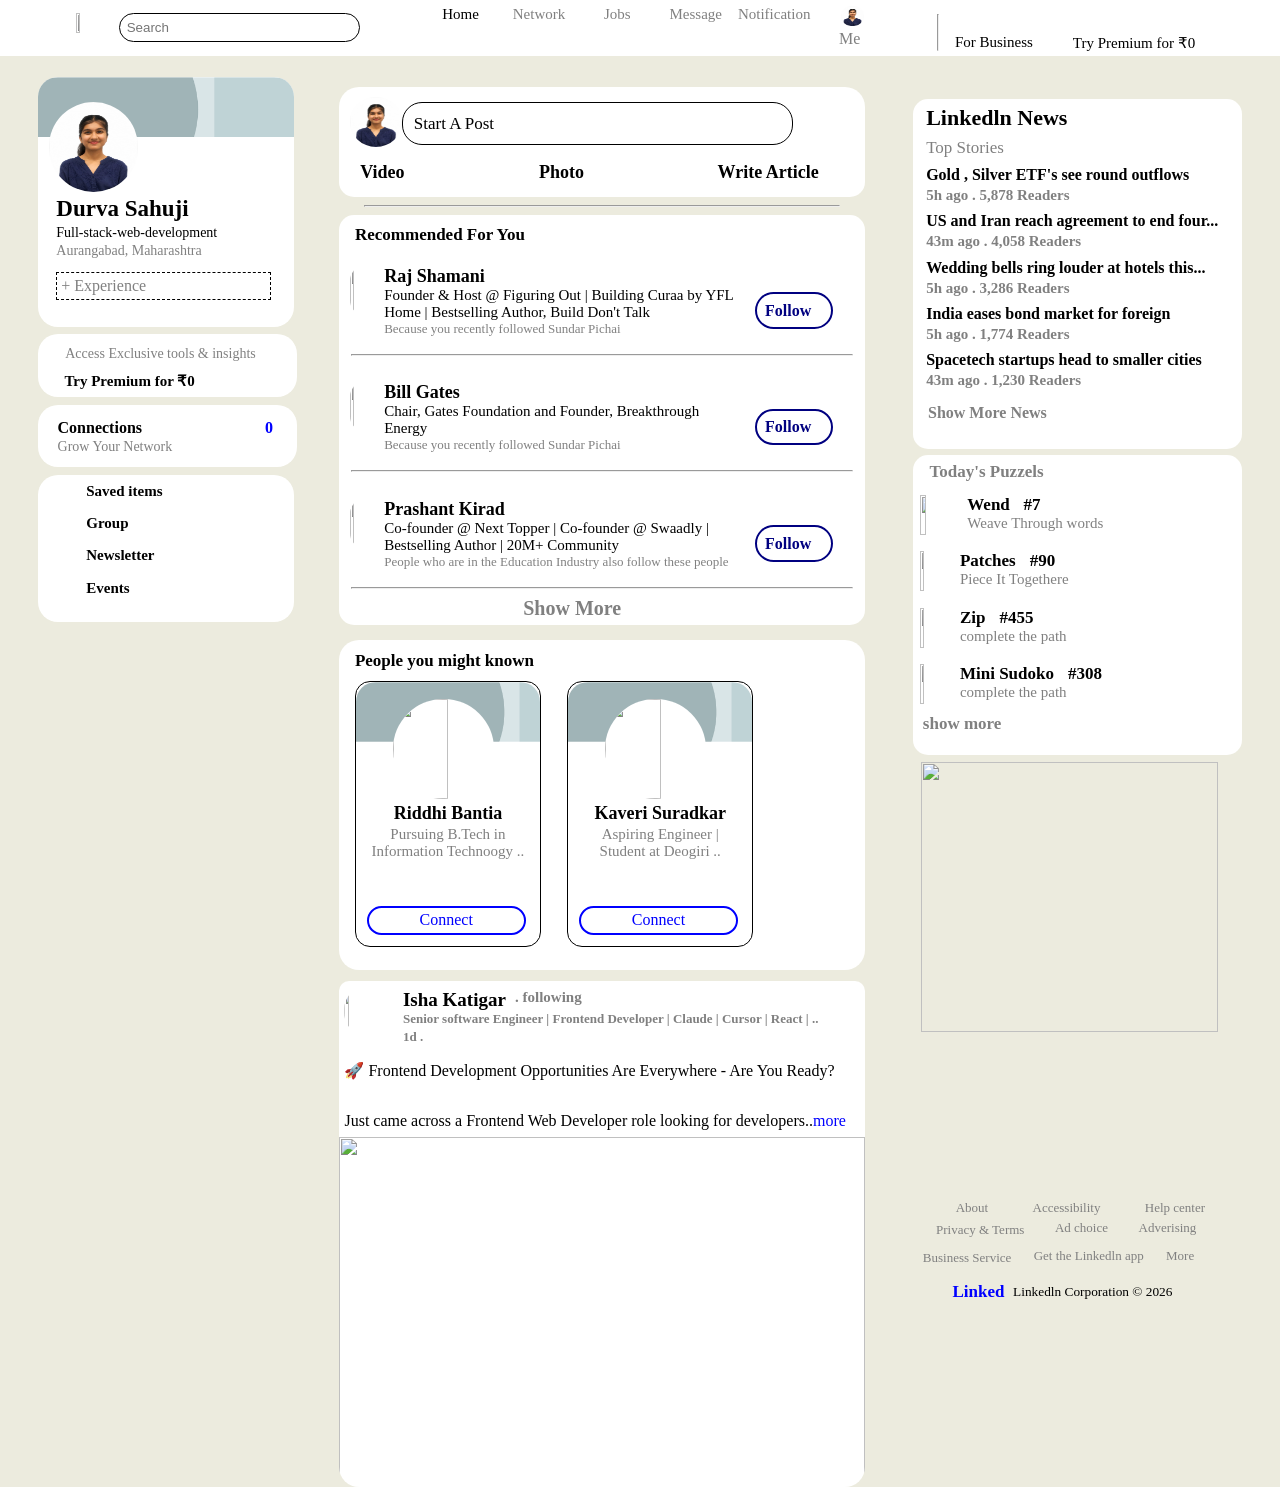
==== commit 8a56ec29: "Task Completed and ready to host" ====
--- a/index.html
+++ b/index.html
@@ -533,8 +533,204 @@
 				</div>
 			</div>
 		</section>
-		<div class="nav-scrn-up">
+		<section class="mobile-screen">
+			<div class="nav-scrn-up">
+				<div class="nav-items">
+					<a href="profile.html" class="my-img">
+							<img class="me-jpg" src="Myself.jpeg">
+					</a>
+					<input type="text" class="input" placeholder="Search">
+					<i class="ri-message-3-line msg"></i>
+				</div>
 			
-		</div>
+				<div class="sugest">
+					<div class="sgst">Suggested</div>
+					<div class="more"><i class="ri-more-2-fill"></i></div>
+				</div>
+				<hr>
+				<div class="post-mb">
+					<div class="your-post mrgn">
+						<div class="accnt1">
+							<img class="act-img" src="https://media.licdn.com/dms/image/v2/D4D35AQGufQNm1pKrkg/profile-framedphoto-shrink_100_100/profile-framedphoto-shrink_100_100/0/1709835136832?e=1783332000&v=beta&t=yaagwnj7u-5LeXwIlJa7tl390Ym2dwoo5RyKYgSF5CM">
+							<div class="act-inf">
+								<div class=" mb-nme">
+									Isha Katigar
+									<i class="ri-linkedin-box-fill" style="color:#4274D9; color:orange;"></i>
+									<div style="color:grey; font-size:15px; margin-top:0.5%;">. following</div>
+									<div class="closes mrg2">
+										<i class="ri-subtract-fill"></i>
+										<i class="ri-close-line"></i>
+									</div>
+								</div>
+								<div class="ceo">Senior software Engineer | Frontend Developer | Claude | Cursor | React | .. </div>
+								<div class="ceo">1d . <i class="ri-earth-fill" style="color:black; font-size:16px"></i></div>
+							</div>
+						</div>
+						<div class="about-post">
+							<div class="ap-1">🚀 Frontend Development Opportunities Are Everywhere - Are You Ready?</div>
+							<div class=" mb-post">Just came across a Frontend Web Developer role looking for developers..<div style="color:blue;">more</div></div>
+						</div>
+						<img class="post-img" src="https://media.licdn.com/dms/image/v2/D4E22AQGSPz3bECdtgw/feedshare-shrink_1280/B4EZ8NcYAOJkAM-/0/1782636970320?e=1784160000&v=beta&t=XcrfAlJu4xzso_xJXBQxL3wbTyCg-wVV-fKqLVGVpNA">
+						<div class="lksh">
+							<div class="like">
+								<i class="ri-thumb-up-line" style="font-size:19px;"></i>
+								<div style="font-size:19px;">Like</div>
+							</div>
+							<div class="like">
+								<i class="ri-message-2-line" style="font-size:19px;"></i>
+								<div style="font-size:19px;">Comment</div>
+							</div>
+							
+							<div class="like" style="margin-top:0.2%;">
+								<i class="ri-telegram-2-fill" style="font-size:19px;"></i>
+								<div style="font-size:19px;">share</div>
+							</div>
+						</div>
+					</div>
+					<br>
+					<div class="your-post hrgt">
+						<div class="accnt1">
+							<img class="act-img" src="https://media.licdn.com/dms/image/v2/D4D35AQGufQNm1pKrkg/profile-framedphoto-shrink_100_100/profile-framedphoto-shrink_100_100/0/1709835136832?e=1783332000&v=beta&t=yaagwnj7u-5LeXwIlJa7tl390Ym2dwoo5RyKYgSF5CM">
+							<div class="act-inf">
+								<div class=" mb-nme">
+									Isha Katigar
+									<i class="ri-linkedin-box-fill" style="color:#4274D9; color:orange;"></i>
+									<div style="color:grey; font-size:15px; margin-top:0.5%;">. following</div>
+									<div class="closes mrg2">
+										<i class="ri-subtract-fill"></i>
+										<i class="ri-close-line"></i>
+									</div>
+								</div>
+								<div class="ceo">Senior software Engineer | Frontend Developer | Claude | Cursor | React | .. </div>
+								<div class="ceo">1d . <i class="ri-earth-fill" style="color:black; font-size:16px"></i></div>
+							</div>
+						</div>
+						<div class="about-post">
+							<div class="ap-1">🚀 Frontend Development Opportunities Are Everywhere - Are You Ready?</div>
+							<div class="mb-post">Just came across a Frontend Web Developer role looking for developers..<div style="color:blue;">more</div></div>
+						</div>
+						<img class="post-img2" src="https://media.licdn.com/dms/image/v2/D4D22AQHfgsP481jlvg/feedshare-shrink_800/B4DZ8OgWDLHQAc-/0/1782654788041?e=1784764800&v=beta&t=XvPr7P5vJEWBM7uUXXj5nMuiC16q6Hu0tYAlHKWqmZQ">
+						<div class="lksh">
+							<div class="like">
+								<i class="ri-thumb-up-line" style="font-size:19px;"></i>
+								<div style="font-size:19px;">Like</div>
+							</div>
+							<div class="like">
+								<i class="ri-message-2-line" style="font-size:19px;"></i>
+								<div style="font-size:19px;">Comment</div>
+							</div>
+							
+							<div class="like" style="margin-top:0.2%;">
+								<i class="ri-telegram-2-fill" style="font-size:19px;"></i>
+								<div style="font-size:19px;">share</div>
+							</div>
+						</div>
+					</div>
+					<br>
+					<div class="your-post hrgt">
+						<div class="accnt1">
+							<img class="act-img" src="https://media.licdn.com/dms/image/v2/D4D35AQGufQNm1pKrkg/profile-framedphoto-shrink_100_100/profile-framedphoto-shrink_100_100/0/1709835136832?e=1783332000&v=beta&t=yaagwnj7u-5LeXwIlJa7tl390Ym2dwoo5RyKYgSF5CM">
+							<div class="act-inf">
+								<div class=" mb-nme">
+									Isha Katigar
+									<i class="ri-linkedin-box-fill" style="color:#4274D9; color:orange;"></i>
+									<div style="color:grey; font-size:15px; margin-top:0.5%;">. following</div>
+									<div class="closes mrg2">
+										<i class="ri-subtract-fill"></i>
+										<i class="ri-close-line"></i>
+									</div>
+								</div>
+								<div class="ceo">Senior software Engineer | Frontend Developer | Claude | Cursor | React | .. </div>
+								<div class="ceo">1d . <i class="ri-earth-fill" style="color:black; font-size:16px"></i></div>
+							</div>
+						</div>
+						<div class="about-post">
+							<div class="ap-1">🚀 Frontend Development Opportunities Are Everywhere - Are You Ready?</div>
+							<div class="mb-post">Just came across a Frontend Web Developer role looking for developers..<div style="color:blue;">more</div></div>
+						</div>
+						<img class="post-img2" src="https://media.licdn.com/dms/image/v2/D4D22AQHfgsP481jlvg/feedshare-shrink_800/B4DZ8OgWDLHQAc-/0/1782654788041?e=1784764800&v=beta&t=XvPr7P5vJEWBM7uUXXj5nMuiC16q6Hu0tYAlHKWqmZQ">
+						<div class="lksh">
+							<div class="like">
+								<i class="ri-thumb-up-line" style="font-size:19px;"></i>
+								<div style="font-size:19px;">Like</div>
+							</div>
+							<div class="like">
+								<i class="ri-message-2-line" style="font-size:19px;"></i>
+								<div style="font-size:19px;">Comment</div>
+							</div>
+							
+							<div class="like" style="margin-top:0.2%;">
+								<i class="ri-telegram-2-fill" style="font-size:19px;"></i>
+								<div style="font-size:19px;">share</div>
+							</div>
+						</div>
+					</div>
+					<br>
+					<div class="your-post mrgn">
+						<div class="accnt1">
+							<img class="act-img" src="https://media.licdn.com/dms/image/v2/D4D35AQGufQNm1pKrkg/profile-framedphoto-shrink_100_100/profile-framedphoto-shrink_100_100/0/1709835136832?e=1783332000&v=beta&t=yaagwnj7u-5LeXwIlJa7tl390Ym2dwoo5RyKYgSF5CM">
+							<div class="act-inf">
+								<div class=" mb-nme">
+									Isha Katigar
+									<i class="ri-linkedin-box-fill" style="color:#4274D9; color:orange;"></i>
+									<div style="color:grey; font-size:15px; margin-top:0.5%;">. following</div>
+									<div class="closes mrg2">
+										<i class="ri-subtract-fill"></i>
+										<i class="ri-close-line"></i>
+									</div>
+								</div>
+								<div class="ceo">Senior software Engineer | Frontend Developer | Claude | Cursor | React | .. </div>
+								<div class="ceo">1d . <i class="ri-earth-fill" style="color:black; font-size:16px"></i></div>
+							</div>
+						</div>
+						<div class="about-post">
+							<div class="ap-1">🚀 Frontend Development Opportunities Are Everywhere - Are You Ready?</div>
+							<div class=" mb-post">Just came across a Frontend Web Developer role looking for developers..<div style="color:blue;">more</div></div>
+						</div>
+						<img class="post-img" src="https://media.licdn.com/dms/image/v2/D4E22AQGSPz3bECdtgw/feedshare-shrink_1280/B4EZ8NcYAOJkAM-/0/1782636970320?e=1784160000&v=beta&t=XcrfAlJu4xzso_xJXBQxL3wbTyCg-wVV-fKqLVGVpNA">
+						<div class="lksh">
+							<div class="like">
+								<i class="ri-thumb-up-line" style="font-size:19px;"></i>
+								<div style="font-size:19px;">Like</div>
+							</div>
+							<div class="like">
+								<i class="ri-message-2-line" style="font-size:19px;"></i>
+								<div style="font-size:19px;">Comment</div>
+							</div>
+							
+							<div class="like" style="margin-top:0.2%;">
+								<i class="ri-telegram-2-fill" style="font-size:19px;"></i>
+								<div style="font-size:19px;">share</div>
+							</div>
+						</div>
+					</div>
+					<br>
+				</div>
+				<div class="footer">
+					<div class="nav-list-mb">
+						<a href="#" class="mb-home">
+							<i class="ri-home-4-fill hm-mb"></i>
+							<div class=" mrg">Home</div>
+						</a>
+						<a href="Network.html" class="mb-home a1">
+							<i class="ri-group-line hm-mb"></i>
+							<div class="home1"> Network</div>
+						</a>
+						<a href="post.html" class="mb-home a1">
+							<i class="ri-add-box-fill hm-mb"></i>
+							<div class="home1">Post</div>
+						</a>
+						<a href="notify.html" class="mb-home a1">
+							<i class="ri-notification-2-fill hm-mb" style="margin-left:28%;"></i>
+							<div class="home1">Notification</div>
+						</a>
+						<a href="job.html" class="mb-home a1">
+							<i class="ri-folder-3-fill hm-mb"></i>
+							<div class="home1">Jobs</div>
+						</a>
+					</div>
+				</div>
+			</div>
+		</section>
 	</body>
 </html>
--- a/style.css
+++ b/style.css
@@ -913,18 +913,12 @@
 	margin-top:0.5%;
 }
 
-.nav-scrn-up
-{
-	
-	background-color:white;
+.mobile-screen
+{
 	display:none;
 }
 
-
-
-
-
-@media screen and (max-width:770px)
+@media screen and (max-width:800px) 
 {
 	.nav-up
 	{
@@ -936,15 +930,193 @@
 		display:none;
 	}
 	
-	
-	
-	
+	.mobile-screen
+	{
+		display:block;
+		background-color:white;
+		width:100%;
+		height:500px
+	}
 	
 	.nav-scrn-up
 	{
-		display:block;
+		background-color:white;
 		height:50px;
 		width:100%;
+		position:fixed;
+		top:0px;
 	}	
-}
-
+	
+	.my-img
+	{
+		width:10%;
+		margin-top:1%;
+	}
+	
+	.me-jpg
+	{
+		width:100%;
+		height:36px;
+		border-radius:50px;
+		padding:1%;
+		margin-left:1%;
+	}
+	
+	.nav-items
+	{
+		display:flex;
+		gap:1%;
+	}
+	
+	.input
+	{
+		width:80%;
+		height:30px;
+		margin-top:1.5%;
+		background-color:#F5F5F0;
+		border:none;
+	}
+	
+	.msg
+	{
+		font-size:25px;
+		padding:2%;
+	}
+	
+	.sugest
+	{
+		width:100%;
+		height:27px;
+		background-color:;
+		display:flex;
+	}
+	.sgst
+	{
+		width:90%;
+		font-size:20px;
+		padding:1.5%;
+		background-color:;
+	}
+	
+	.more
+	{
+		padding:1%;
+		font-size:20px;
+	}
+	
+	.post-mb
+	{
+		height:780px;
+		background-color:#ECEBDE;
+		overflow:auto;
+		overflow-x:hidden;
+	}
+	
+	.mb-nme
+	{
+		width:100%;
+		display:flex;
+	}
+	
+	.your-post
+	{
+		height:620px;
+		margin-top:0px;
+	}
+	
+	.hrgt
+	{
+		height:535px;
+	}
+	
+	
+	.mrg2
+	{
+		margin-left:25%;
+	}
+	
+	.post-mb::webkit-scrollbar
+	{
+		display:none;
+	}
+	
+	
+	.lksh
+	{
+		gap:30%;
+		font-size:17px;
+	}
+	
+	.post-img
+	{
+		width:100%;
+		height:65%;
+		margin-top:10%;
+	}
+	
+	.post-img2
+	{
+		width:100%;
+		height:300px;
+		margin-top:15%;
+	}
+
+	
+	
+	.footer
+	{
+		background-color:white;
+		border-top:2px solid black;
+		position:fixed;
+		width:100%;
+		bottom:0px;
+	}
+	
+	.nav-list-mb
+	{
+		display:flex;
+		gap:5%;
+		padding:1%;
+		background-color:skyblu;
+	}
+	
+	.home1
+	{
+		margin-left:15%;
+		font-size:15px;	
+		text-align:center;
+	}
+	
+	.mrg
+	{
+		margin-left:15%;
+	}
+	
+	.mb-post
+	{
+		display:flex;
+		width:90%;
+		margin-left:1%;
+		margin-top:5%;
+	}
+	
+	.mb-home
+	{
+		text-align:center;
+		color:black;
+		text-decoration:none;
+		width:100%;
+	}
+	
+	.a1
+	{
+		color:grey;
+	}
+	
+	.hm-mb
+	{
+		font-size:25px;
+		margin-left:15%;
+	}
+	
+}
